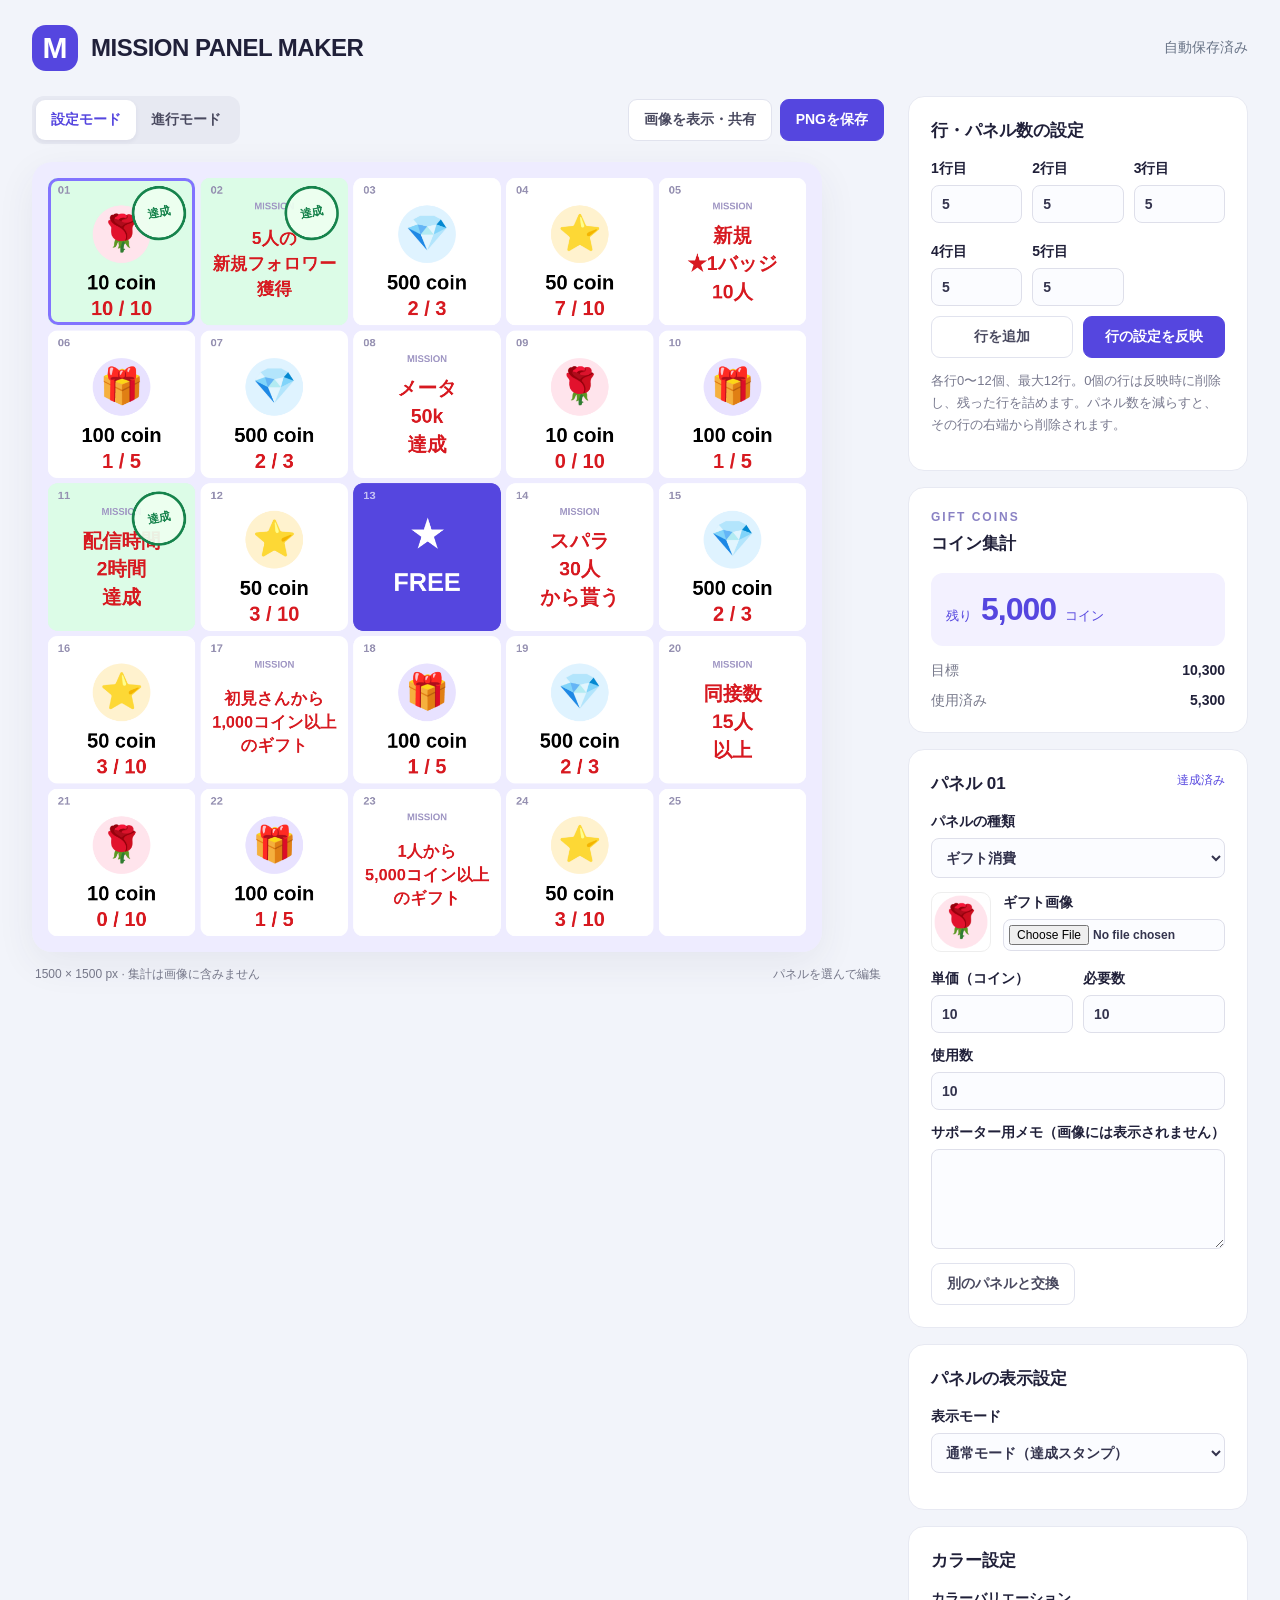
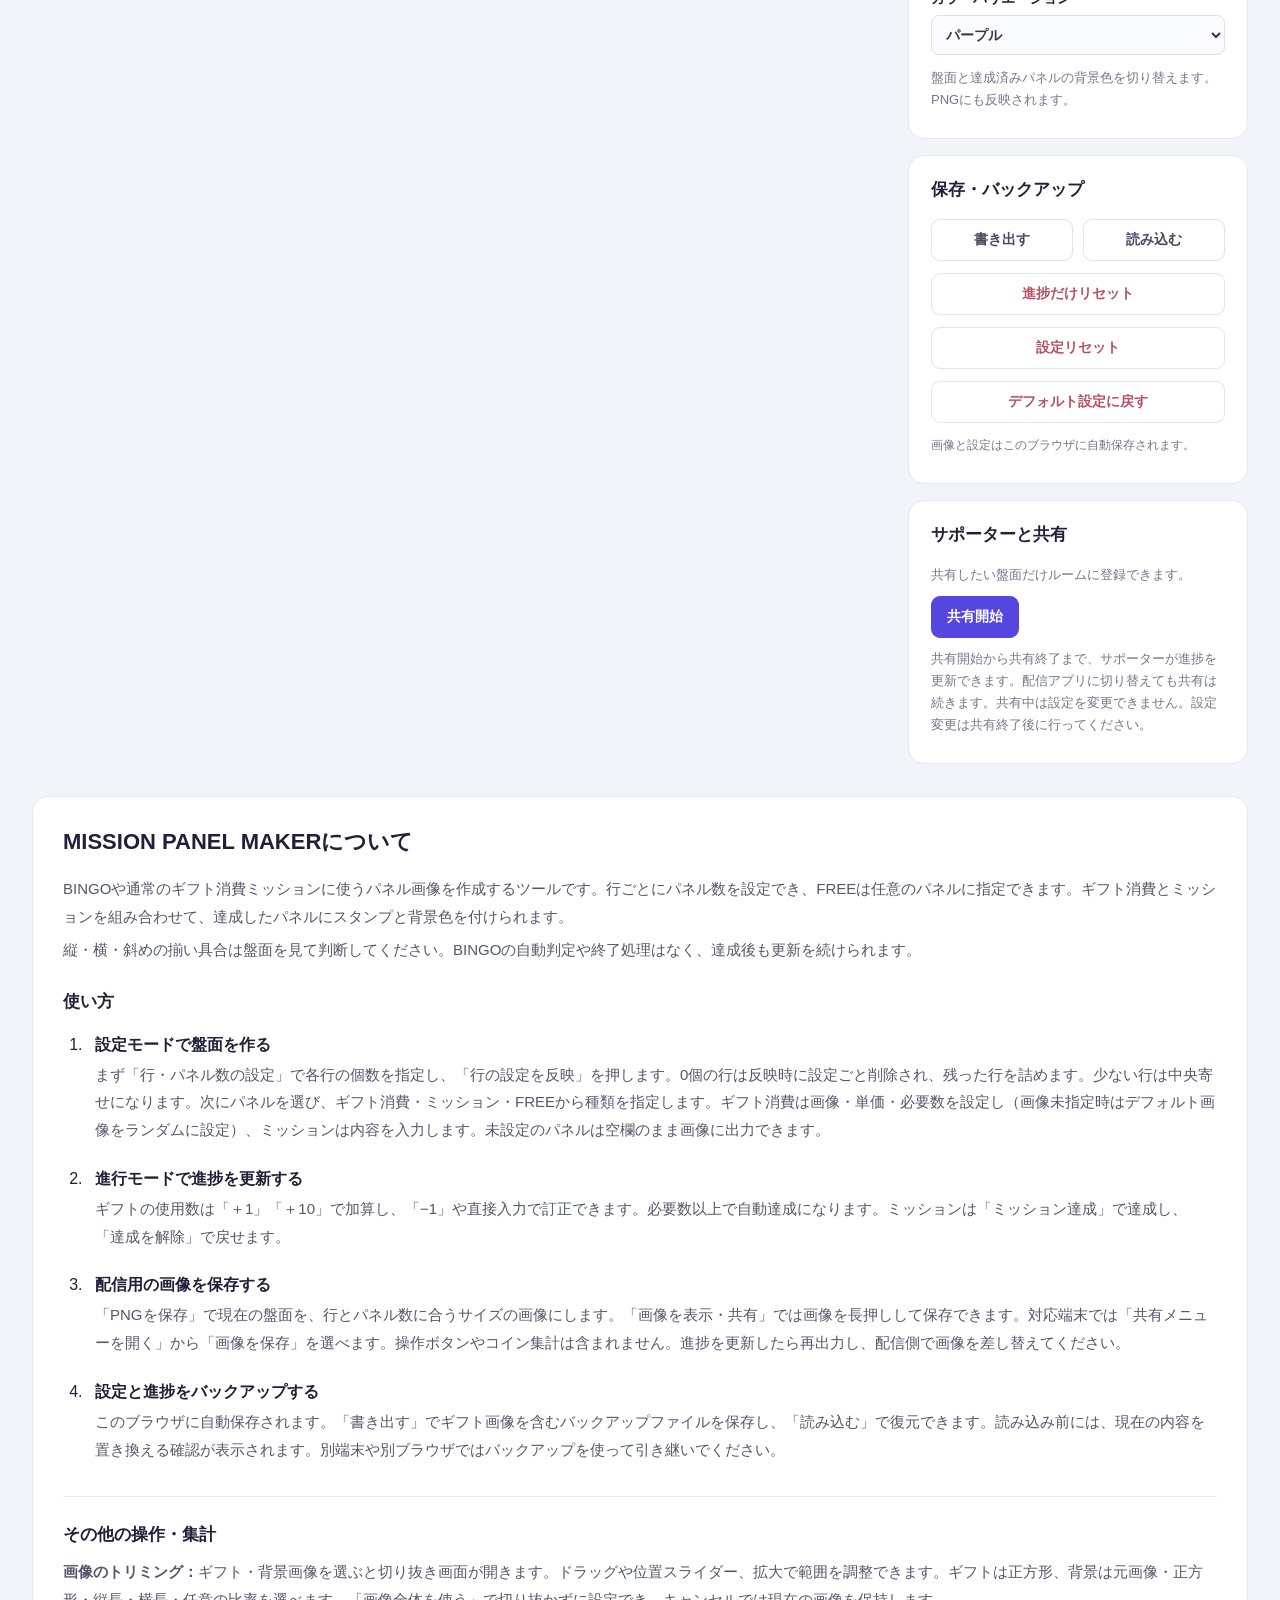
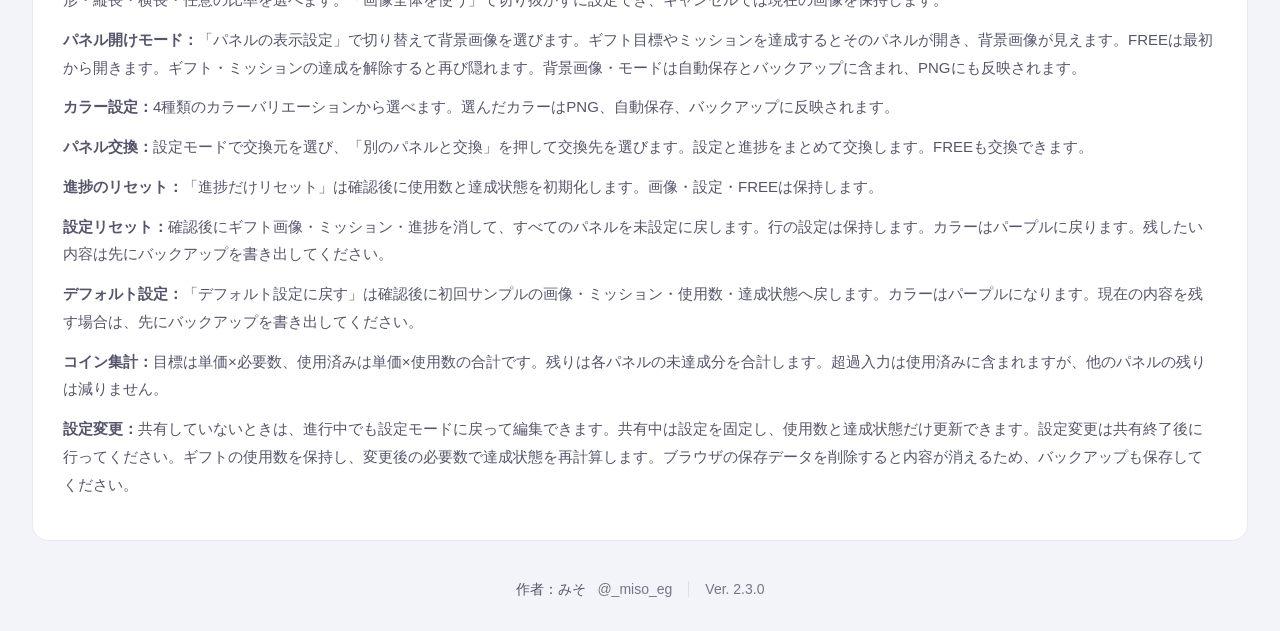
==== shared/index.html @ c7712c83 "Release MISSION PANEL MAKER 2.3.0 sharing edition without changing the existing app" ====
<!doctype html>
<html lang="ja"><head><meta charset="UTF-8"><meta name="viewport" content="width=device-width,initial-scale=1"><title>MISSION PANEL MAKER</title><meta name="description" content="配信用のギフト消費・ミッションのパネル画像を作成するツール"><link rel="icon" href="data:image/svg+xml,%3Csvg xmlns='http://www.w3.org/2000/svg' viewBox='0 0 32 32'%3E%3Crect width='32' height='32' rx='8' fill='%235546df'/%3E%3Ctext x='16' y='24' text-anchor='middle' font-size='24' fill='white'%3EM%3C/text%3E%3C/svg%3E"><link rel="stylesheet" href="style.css?v=2.3.0"></head>
<body><header><div class="brand"><span class="logo">M</span><div><h1>MISSION PANEL MAKER</h1><p id="supporterBanner" hidden><strong>サポーター用画面</strong><span>ギフト使用数・ミッションの達成を更新できます</span></p></div></div><span id="saveStatus" role="status">読み込み中</span></header>
<div id="ownerSharingBanner" hidden role="status"><strong><span aria-hidden="true">●</span> サポーターと共有中</strong><span>使用数・達成状態は自動で共有されます。設定変更は共有終了後に行えます。</span></div><main><section class="workspace"><div class="toolbar"><div class="tabs" aria-label="操作モード"><button id="settings" class="active">設定モード</button><button id="progress">進行モード</button></div><div class="export-actions"><button id="showImage">画像を表示・共有</button><button id="export" class="primary">PNGを保存</button></div></div><div class="board-shell"><canvas id="board" width="1500" height="1500" aria-label="5×5のBINGO盤面"></canvas><div id="cells" class="cell-buttons"></div></div><div class="board-footer"><span id="imageSize">集計は画像に含みません</span><span id="selectionLabel">パネルを選んで編集</span></div></section>
<aside><section id="sharingCard" class="card sharing"><h2>サポーターと共有</h2><p id="sharingStatus" role="status">共有したい盤面だけルームに登録できます。</p><button id="sharingCreate" class="primary">共有開始</button><button id="sharingResume" hidden>前回の共有ルームを開く</button><div id="sharingActive" hidden><p id="sharingRoom"></p><p id="sharingImagesNotice" class="hint" hidden></p><button id="sharingEnd" class="danger" hidden>共有終了</button><section id="sharingAdmin" hidden><h3>共有の管理</h3><label>招待するサポーターの表示名<input id="sharingName" maxlength="30"></label><button id="sharingInvite">招待リンクを発行</button><div id="sharingPeople"></div><details id="sharingRecoveryDetails"><summary>困ったとき：管理用リンク</summary><p class="hint">同じ共有ルームへ管理者として戻るためのリンクです。本人だけで保管してください。画像は復元されません。</p><button id="sharingRecovery">管理用リンクを表示・コピー</button></details></section><details><summary>操作履歴（直近100件）</summary><ol id="sharingHistory"></ol></details></div><p>共有開始から共有終了まで、サポーターが進捗を更新できます。配信アプリに切り替えても共有は続きます。共有中は設定を変更できません。設定変更は共有終了後に行ってください。</p></section><section id="layoutSettings" class="card"><h2>行・パネル数の設定</h2><div id="rowCounts" class="row-counts"></div><div class="two"><button id="addRow">行を追加</button><button id="applyRows" class="primary">行の設定を反映</button></div><p class="hint">各行0〜12個、最大12行。0個の行は反映時に削除し、残った行を詰めます。パネル数を減らすと、その行の右端から削除されます。</p></section><section class="card stats"><div class="eyebrow">GIFT COINS</div><h2>コイン集計</h2><div class="total"><span>残り</span><strong id="remaining">0</strong><span>コイン</span></div><div class="stat-row"><span>目標</span><b id="target">0</b></div><div class="stat-row"><span>使用済み</span><b id="used">0</b></div></section><section class="card editor"><div class="editor-top"><h2 id="editorTitle">パネル 01</h2><span id="achievement" class="badge"></span></div><div id="editor"></div></section><section id="displaySettings" class="card reveal-settings"><h2>パネルの表示設定</h2><label>表示モード<select id="displayMode"><option value="normal">通常モード（達成スタンプ）</option><option value="reveal">パネル開けモード</option></select></label><div id="backgroundSettings" hidden><label>背景画像<input id="backgroundImage" type="file" accept="image/png,image/jpeg,image/webp,image/gif"></label><img id="backgroundPreview" alt="背景画像のプレビュー" hidden><button id="removeBackground">背景画像を削除</button><p class="hint">達成したパネルとFREEの部分から背景画像が見えます。背景画像のサイズをそのまま使い、各行を横幅いっぱいに等分します。トリミング・引き伸ばしはしません。パネル間の隙間はなく、未達成パネルには縁取りを表示します。未設定パネル・余白は背景を隠します。</p></div></section><section class="card appearance"><h2>カラー設定</h2><label>カラーバリエーション<select id="theme"><option value="purple">パープル</option><option value="blue">ブルー</option><option value="pink">ピンク</option><option value="orange">オレンジ</option></select></label><p>盤面と達成済みパネルの背景色を切り替えます。PNGにも反映されます。</p></section><section class="card storage"><h2>保存・バックアップ</h2><div class="two"><button id="backup">書き出す</button><button id="restore">読み込む</button></div><input id="backupFile" type="file" accept="application/json,.json" hidden><button id="reset" class="danger">進捗だけリセット</button><button id="resetSettings" class="danger">設定リセット</button><button id="restoreDefaults" class="danger">デフォルト設定に戻す</button><p>画像と設定はこのブラウザに自動保存されます。</p></section></aside></main>
<section class="guide" aria-labelledby="guideTitle"><div class="card"><h2 id="guideTitle">MISSION PANEL MAKERについて</h2><p>BINGOや通常のギフト消費ミッションに使うパネル画像を作成するツールです。行ごとにパネル数を設定でき、FREEは任意のパネルに指定できます。ギフト消費とミッションを組み合わせて、達成したパネルにスタンプと背景色を付けられます。</p><p>縦・横・斜めの揃い具合は盤面を見て判断してください。BINGOの自動判定や終了処理はなく、達成後も更新を続けられます。</p><h3>使い方</h3><ol><li><strong>設定モードで盤面を作る</strong><p>まず「行・パネル数の設定」で各行の個数を指定し、「行の設定を反映」を押します。0個の行は反映時に設定ごと削除され、残った行を詰めます。少ない行は中央寄せになります。次にパネルを選び、ギフト消費・ミッション・FREEから種類を指定します。ギフト消費は画像・単価・必要数を設定し（画像未指定時はデフォルト画像をランダムに設定）、ミッションは内容を入力します。未設定のパネルは空欄のまま画像に出力できます。</p></li><li><strong>進行モードで進捗を更新する</strong><p>ギフトの使用数は「＋1」「＋10」で加算し、「−1」や直接入力で訂正できます。必要数以上で自動達成になります。ミッションは「ミッション達成」で達成し、「達成を解除」で戻せます。</p></li><li><strong>配信用の画像を保存する</strong><p>「PNGを保存」で現在の盤面を、行とパネル数に合うサイズの画像にします。「画像を表示・共有」では画像を長押しして保存できます。対応端末では「共有メニューを開く」から「画像を保存」を選べます。操作ボタンやコイン集計は含まれません。進捗を更新したら再出力し、配信側で画像を差し替えてください。</p></li><li><strong>設定と進捗をバックアップする</strong><p>このブラウザに自動保存されます。「書き出す」でギフト画像を含むバックアップファイルを保存し、「読み込む」で復元できます。読み込み前には、現在の内容を置き換える確認が表示されます。別端末や別ブラウザではバックアップを使って引き継いでください。</p></li></ol><div class="guide-notes"><h3>その他の操作・集計</h3><p><strong>画像のトリミング：</strong>ギフト・背景画像を選ぶと切り抜き画面が開きます。ドラッグや位置スライダー、拡大で範囲を調整できます。ギフトは正方形、背景は元画像・正方形・縦長・横長・任意の比率を選べます。「画像全体を使う」で切り抜かずに設定でき、キャンセルでは現在の画像を保持します。</p><p><strong>パネル開けモード：</strong>「パネルの表示設定」で切り替えて背景画像を選びます。ギフト目標やミッションを達成するとそのパネルが開き、背景画像が見えます。FREEは最初から開きます。ギフト・ミッションの達成を解除すると再び隠れます。背景画像・モードは自動保存とバックアップに含まれ、PNGにも反映されます。</p><p><strong>カラー設定：</strong>4種類のカラーバリエーションから選べます。選んだカラーはPNG、自動保存、バックアップに反映されます。</p><p><strong>パネル交換：</strong>設定モードで交換元を選び、「別のパネルと交換」を押して交換先を選びます。設定と進捗をまとめて交換します。FREEも交換できます。</p><p><strong>進捗のリセット：</strong>「進捗だけリセット」は確認後に使用数と達成状態を初期化します。画像・設定・FREEは保持します。</p><p><strong>設定リセット：</strong>確認後にギフト画像・ミッション・進捗を消して、すべてのパネルを未設定に戻します。行の設定は保持します。カラーはパープルに戻ります。残したい内容は先にバックアップを書き出してください。</p><p><strong>デフォルト設定：</strong>「デフォルト設定に戻す」は確認後に初回サンプルの画像・ミッション・使用数・達成状態へ戻します。カラーはパープルになります。現在の内容を残す場合は、先にバックアップを書き出してください。</p><p><strong>コイン集計：</strong>目標は単価×必要数、使用済みは単価×使用数の合計です。残りは各パネルの未達成分を合計します。超過入力は使用済みに含まれますが、他のパネルの残りは減りません。</p><p><strong>設定変更：</strong>共有していないときは、進行中でも設定モードに戻って編集できます。共有中は設定を固定し、使用数と達成状態だけ更新できます。設定変更は共有終了後に行ってください。ギフトの使用数を保持し、変更後の必要数で達成状態を再計算します。ブラウザの保存データを削除すると内容が消えるため、バックアップも保存してください。</p></div></div></section><footer class="author">作者：みそ <span>@_miso_eg</span><span class="version">Ver. 2.3.0</span></footer><dialog id="imageDialog" aria-labelledby="imageDialogTitle"><h2 id="imageDialogTitle">画像を保存・共有</h2><p id="imageHelp">画像を長押しして保存できます。iPhoneでは共有メニューの「画像を保存」も利用できます。</p><img id="exportPreview" alt="保存用のBINGO盤面"><div class="dialog-actions"><button id="closeImage">閉じる</button><button id="shareImage" class="primary">共有メニューを開く</button></div></dialog><dialog id="sharingSettingsDialog" aria-labelledby="sharingSettingsTitle"><h2 id="sharingSettingsTitle">共有中は設定を変更できません</h2><p>設定を変更するには、先に「共有終了」を押してください。</p><p>使用数・達成状態は、このまま進行モードで更新できます。</p><div class="dialog-actions"><button id="sharingSettingsClose" class="primary">閉じる</button></div></dialog><dialog id="sharedConfirm"><h2 id="sharedConfirmTitle">共有ルームを作成</h2><p id="sharedCapacity"></p><p>ギフト画像は縮小して共有します。背景画像と元の画像は端末内に保持します。</p><img id="sharedPreview" alt="軽量化した共有用画像"><div class="dialog-actions"><button id="sharedCancel">キャンセル</button><button id="sharedStart" class="primary">確認して共有</button></div></dialog><dialog id="sharedLinkDialog"><h2 id="sharedLinkTitle"></h2><p>管理・復旧用リンクは本人だけが保管してください。リンクを知る人はその権限で操作できます。</p><textarea id="sharedLink" readonly aria-label="共有リンク"></textarea><div class="dialog-actions"><button id="sharedLinkClose">閉じる</button><button id="sharedLinkCopy">コピー</button></div></dialog><dialog id="cropDialog" aria-labelledby="cropTitle"><h2 id="cropTitle">画像をトリミング</h2><p>画像をドラッグして位置を調整できます。拡大すると切り抜く範囲が小さくなります。</p><div id="cropRatioSettings"><label>切り抜きの縦横比<select id="cropRatio"><option value="original">元画像の比率</option><option value="1">正方形（1:1）</option><option value="0.5625">縦長（9:16）</option><option value="1.7777777777777777">横長（16:9）</option><option value="custom">任意の比率</option></select></label><div id="cropCustom" class="two" hidden><label>横の比率<input id="cropRatioWidth" type="number" min="1" max="8192"></label><label>縦の比率<input id="cropRatioHeight" type="number" min="1" max="8192"></label></div></div><div class="crop-stage"><canvas id="cropCanvas" aria-label="トリミング後のプレビュー"></canvas></div><div id="cropSize" class="hint"></div><label>拡大<input id="cropZoom" type="range" min="1" max="5" step="0.01"></label><div class="two"><label>横位置<input id="cropX" type="range" min="0" max="100"></label><label>縦位置<input id="cropY" type="range" min="0" max="100"></label></div><div class="dialog-actions"><button id="cropCancel">キャンセル</button><button id="cropWhole">画像全体を使う</button><button id="cropApply" class="primary">トリミングして決定</button></div></dialog><dialog id="confirm"><h2 id="confirmTitle"></h2><p id="confirmText"></p><div class="dialog-actions"><button id="cancel">キャンセル</button><button id="accept" class="primary">実行する</button></div></dialog><div id="toast" role="status"></div><script src="app.js?v=2.3.0"></script><script src="sharing.js?v=2.3.0"></script></body></html>
---- shared/style.css ----
:root{font-family:"Yu Gothic UI","Meiryo",sans-serif;color:#202039;background:#f2f4fa;font-size:16px}*{box-sizing:border-box}body{margin:0}header{max-width:1320px;margin:auto;padding:25px 32px;display:flex;justify-content:space-between;align-items:center}.brand{display:flex;gap:13px;align-items:center}.logo{width:46px;height:46px;border-radius:14px;background:#5546df;color:white;display:grid;place-items:center;font-size:30px;font-weight:900}h1{font-size:24px;margin:0;letter-spacing:-.5px}h2{font-size:17px;margin:0 0 18px}p{margin:5px 0;color:#74758b;font-size:14px;line-height:1.7}#saveStatus{font-size:14px;color:#687386}main{max-width:1320px;margin:0 auto;padding:0 32px 32px;display:grid;grid-template-columns:minmax(0,1fr) 340px;gap:24px}.workspace{min-width:0}.toolbar{display:flex;align-items:center;justify-content:space-between;margin-bottom:18px;gap:10px}.tabs{background:#e7e9f2;border-radius:12px;padding:4px;display:flex}.tabs button{background:transparent;border:0}.tabs .active{background:white;color:#5546df;box-shadow:0 2px 5px #25254b10}button{font:inherit;font-size:14px;font-weight:700;border:1px solid #e1e3ee;background:white;color:#49495f;border-radius:9px;padding:11px 15px;cursor:pointer}button:hover{background:#f0efff}button:focus-visible,input:focus-visible,textarea:focus-visible,select:focus-visible{outline:3px solid #9489ff;outline-offset:2px}.primary{background:#5546df;color:white;border-color:#5546df}.primary:hover{background:#4336c1}.board-shell{position:relative;border-radius:20px;overflow:hidden;box-shadow:0 12px 38px #33385812}canvas{display:block;width:100%;height:auto}.cell-buttons{position:absolute;inset:0;display:grid;grid-template-columns:repeat(5,1fr);grid-template-rows:repeat(5,1fr);padding:2%;gap:.65%}.cell-buttons button{padding:0;background:transparent;border:3px solid transparent;border-radius:10px}.cell-buttons button.selected{border-color:#8273ff}.cell-buttons button.exchange{border-color:#f49d45}.cell-buttons button:hover{background:#5546df0c}.board-footer{display:flex;justify-content:space-between;gap:10px;font-size:12px;color:#77798b;padding:14px 3px}aside{display:flex;flex-direction:column;gap:16px}.card{background:white;border:1px solid #e7e9f2;border-radius:16px;padding:22px}.eyebrow{font-size:12px;font-weight:800;letter-spacing:2px;color:#8a82c4;margin-bottom:8px}.total{background:#f3f1ff;border-radius:12px;padding:18px 15px;display:flex;align-items:baseline;gap:9px;color:#5546df;margin-bottom:16px}.total strong{font-size:32px;letter-spacing:-1px;overflow-wrap:anywhere}.total span{font-size:13px}.stat-row{display:flex;justify-content:space-between;margin-top:12px;font-size:14px}.stat-row span{color:#77798b}.editor-top{display:flex;justify-content:space-between;align-items:start}.badge{font-size:12px;color:#5546df}label{display:block;font-size:14px;font-weight:600;margin-bottom:14px}input,textarea,select{display:block;width:100%;font:inherit;font-size:14px;border:1px solid #dedfea;border-radius:8px;padding:10px;margin-top:7px;color:#34344e;background:#fbfcff}textarea{resize:vertical;min-height:100px}.two{display:grid;grid-template-columns:1fr 1fr;gap:10px}.image-picker{display:flex;gap:12px;align-items:center;margin:12px 0 18px}.image-picker img{width:60px;height:60px;object-fit:contain;border:1px solid #eee;border-radius:10px}.image-picker label{margin:0;flex:1}.image-picker input{font-size:12px;padding:5px}.actions{display:flex;gap:8px;margin:10px 0 18px}.actions button{flex:1}.hint{font-size:13px;color:#78798e;line-height:1.7;margin:12px 0}.danger{color:#b75062;width:100%;margin-top:12px}.storage p{font-size:12px;margin-top:12px}dialog{border:0;border-radius:18px;padding:28px;width:min(420px,90vw);box-shadow:0 20px 70px #2225}dialog::backdrop{background:#17152e66}.dialog-actions{display:flex;justify-content:flex-end;gap:10px;margin-top:25px}#toast{position:fixed;bottom:25px;left:50%;transform:translateX(-50%);padding:13px 22px;border-radius:10px;background:#29263d;color:white;font-size:14px;opacity:0;pointer-events:none;transition:opacity .2s;z-index:10}#toast.show{opacity:1}@media(min-width:1100px){.board-shell{max-width:790px}}@media(max-width:900px){main{grid-template-columns:1fr;padding:0 16px 24px}header{padding:20px 16px}aside{display:grid;grid-template-columns:1fr 1fr}.storage{grid-column:1/-1}.board-footer{flex-wrap:wrap}}@media(max-width:560px){aside{display:flex}h1{font-size:20px}.brand p{font-size:12px}#saveStatus{font-size:12px}.toolbar button{padding:10px;font-size:13px}.card{padding:18px}}
[hidden]{display:none!important}
.guide{max-width:1320px;margin:0 auto;padding:0 32px 40px}.guide .card{padding:30px}.guide h2{font-size:22px}.guide h3{font-size:17px;margin:26px 0 12px}.guide p{font-size:15px;color:#55566c;line-height:1.85}.guide ol{padding-left:24px;margin:0}.guide li{padding:10px 0 10px 8px}.guide li strong{font-size:16px}.guide-notes{border-top:1px solid #e7e9f2;margin-top:18px}.guide-notes p{margin:12px 0}@media(max-width:900px){.guide{padding:0 16px 24px}.guide .card{padding:22px}}@media(max-width:560px){h1{font-size:18px}}
.author{max-width:1320px;margin:0 auto;padding:0 32px 32px;text-align:center;font-size:14px;color:#55566c}.author span{margin-left:8px;color:#74758b}
.author .version{display:inline-block;margin-left:16px;padding-left:16px;border-left:1px solid #dedfea;white-space:nowrap}

:root{--accent:#5546df}.logo,.primary{background:var(--accent)}.primary{border-color:var(--accent)}.tabs .active,.badge{color:var(--accent)}.appearance label{margin-bottom:0}.appearance p{font-size:13px;margin-top:12px}

.export-actions{display:flex;gap:8px}#imageDialog{width:min(680px,94vw);max-height:92vh;overflow:auto}#exportPreview{display:block;width:100%;height:auto;margin-top:16px;-webkit-touch-callout:default}.export-actions button:disabled{opacity:.6;cursor:wait}@media(max-width:650px){.toolbar{flex-wrap:wrap}.export-actions{width:100%;justify-content:flex-end}#imageDialog{padding:18px}}

.cell-buttons{display:block;padding:0;gap:0}.row-counts{display:grid;grid-template-columns:repeat(3,minmax(0,1fr));gap:10px}.row-counts label{margin:0 0 10px}.row-counts input{width:100%}@media(max-width:900px){#layoutSettings{grid-column:1/-1}}

#backgroundPreview{display:block;width:100%;max-height:180px;object-fit:contain;border-radius:8px;margin:12px 0}.reveal-settings p{font-size:13px}.reveal-settings label{margin-top:12px}

.board-shell.reveal-board{border-radius:0}.reveal-board .cell-buttons button{border-radius:0}

#cropDialog{width:min(720px,95vw);max-height:94vh;overflow:auto}.crop-stage{background:#e7e9f2;display:flex;justify-content:center;align-items:center;padding:12px;margin:14px 0}#cropCanvas{width:auto;max-width:100%;height:auto;max-height:42vh;touch-action:none;cursor:grab}#cropCanvas:active{cursor:grabbing}#cropDialog input[type=range]{padding:0}#cropDialog .dialog-actions{flex-wrap:wrap}

.sharing button{margin:5px 0}.sharing p{font-size:13px}.sharing details{margin-top:15px}.sharing li{font-size:12px;margin-bottom:12px}.sharing li button{padding:5px;margin-left:5px}.sharing #sharingPeople div{display:flex;align-items:center;justify-content:space-between;gap:8px}#sharedPreview{max-height:250px;max-width:100%;object-fit:contain;display:block;margin:15px auto}#sharedConfirm,#sharedLinkDialog{max-height:90vh;overflow:auto;width:min(600px,94vw)}

.shared-intro{max-width:1320px;margin:0 auto;padding:0 32px 20px}.shared-intro a{font-size:14px}

#sharingCard.sharing-owner{grid-column:1/-1}

body.sharing-ended > :not(#sharingEnded){display:none!important}body.sharing-ended{display:grid;min-height:100dvh;margin:0;place-items:center}#sharingEnded{margin:0;padding:24px;font-size:clamp(20px,4vw,28px);font-weight:700;text-align:center}

body.supporter-view{background:#eef8f6}
.supporter-view header{border-bottom:3px solid #168575;margin-bottom:22px}
.supporter-view .logo{background:#13796b}
#supporterBanner{color:#17695e;margin-top:8px;line-height:1.6}
#supporterBanner strong{display:inline-block;background:#d0eee6;color:#115e52;border-radius:6px;padding:3px 10px;margin-right:8px;font-size:14px}
#supporterBanner span{display:block;margin-top:6px;font-size:13px}
.supporter-view #saveStatus,.supporter-view .toolbar,.supporter-view .guide,.supporter-view #imageSize{display:none}
.supporter-view .card{border-color:#cce5df}
.supporter-view .editor{border-top:4px solid #168575}
.supporter-view .primary{background:#13796b;border-color:#13796b}
.supporter-view .primary:hover{background:#0c6054}
.supporter-view .total{color:#115e52;background:#e0f3ec}
.supporter-view .eyebrow,.supporter-view .badge{color:#17695e}
.supporter-view .cell-buttons button.selected{border-color:#168575}
.supporter-view button:focus-visible,.supporter-view input:focus-visible{outline-color:#168575}

#ownerSharingBanner{max-width:1256px;margin:0 auto 20px;padding:16px 20px;border:1px solid #c7bdf4;border-left:5px solid #5546df;border-radius:12px;background:#eeeaff;color:#3b2b87}#ownerSharingBanner strong{display:block;font-size:16px}#ownerSharingBanner strong span{color:#16834c;margin-right:5px}#ownerSharingBanner>span{display:block;font-size:13px;line-height:1.7;margin-top:5px}.settings-locked{color:#747087;background:#edeaf3!important}.settings-locked::after{content:" 🔒"}@media(max-width:1320px){#ownerSharingBanner{margin-left:32px;margin-right:32px}}@media(max-width:900px){#ownerSharingBanner{margin-left:16px;margin-right:16px}}
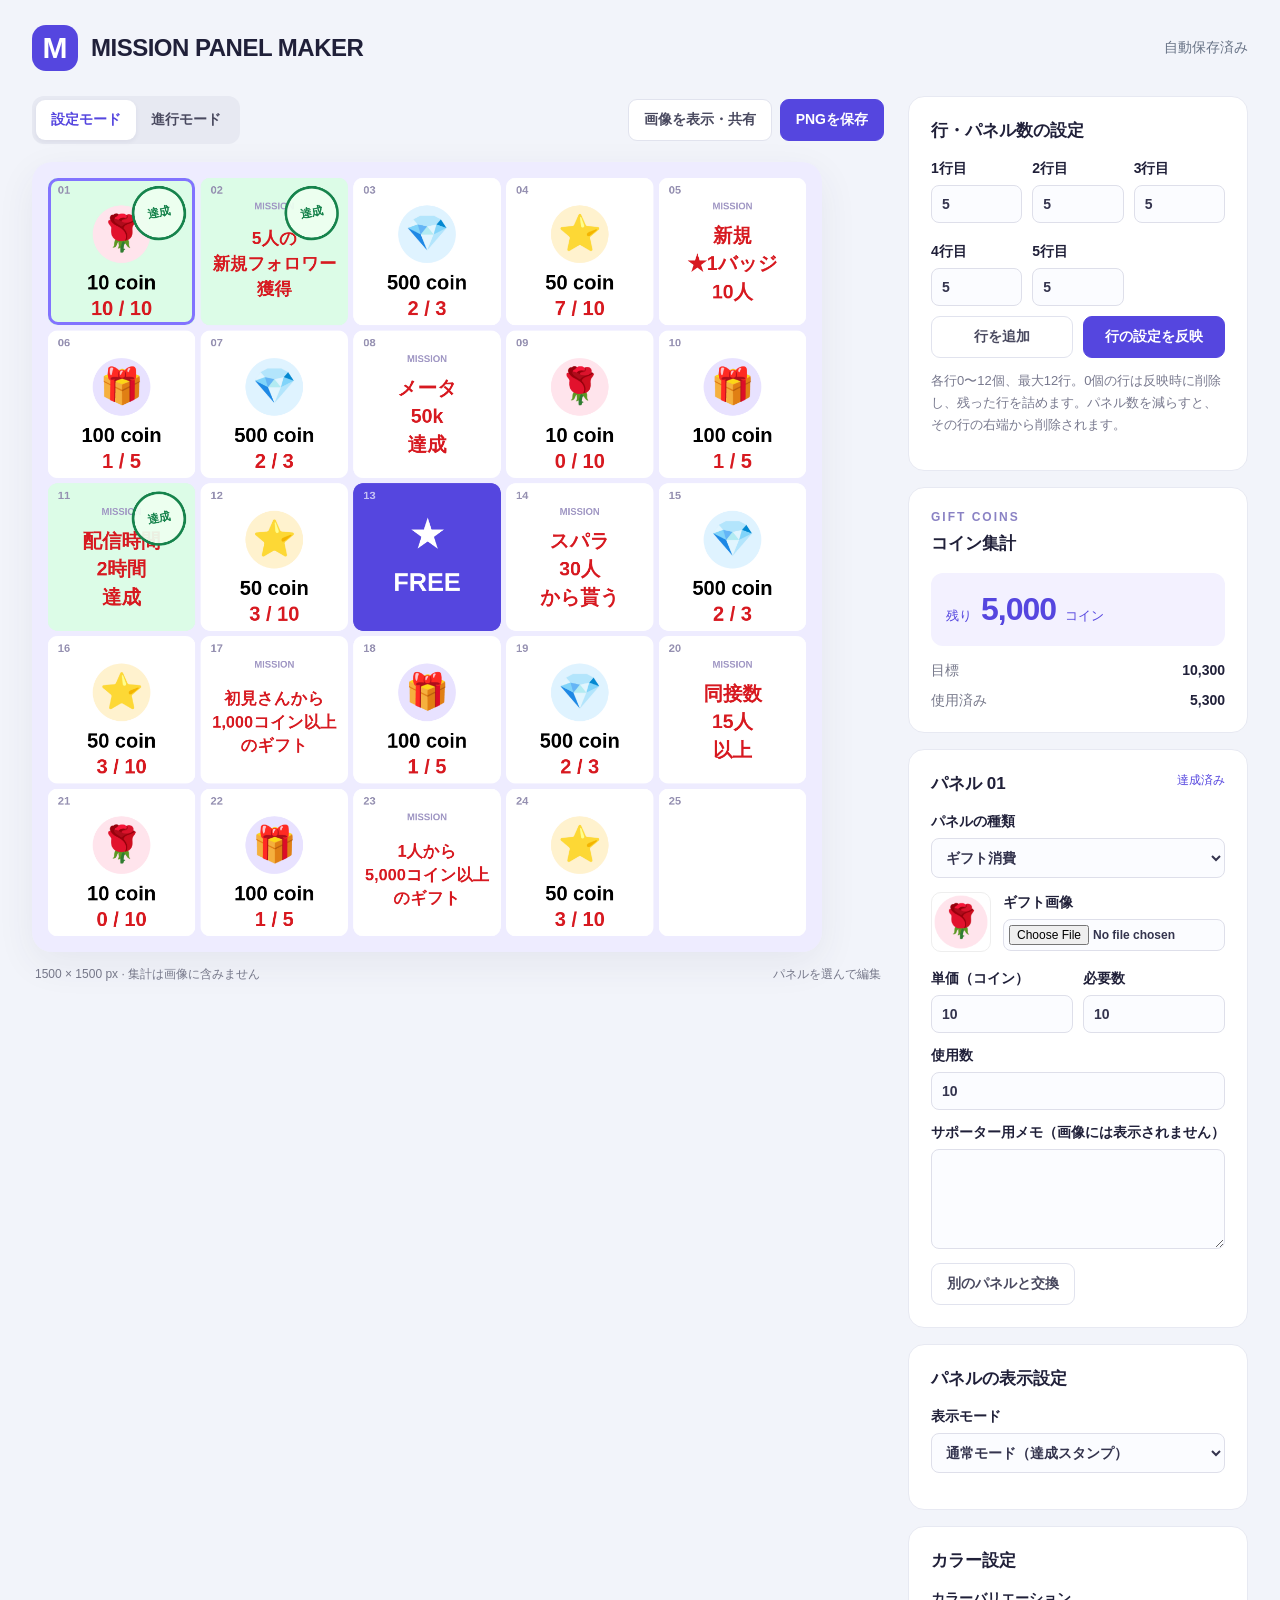
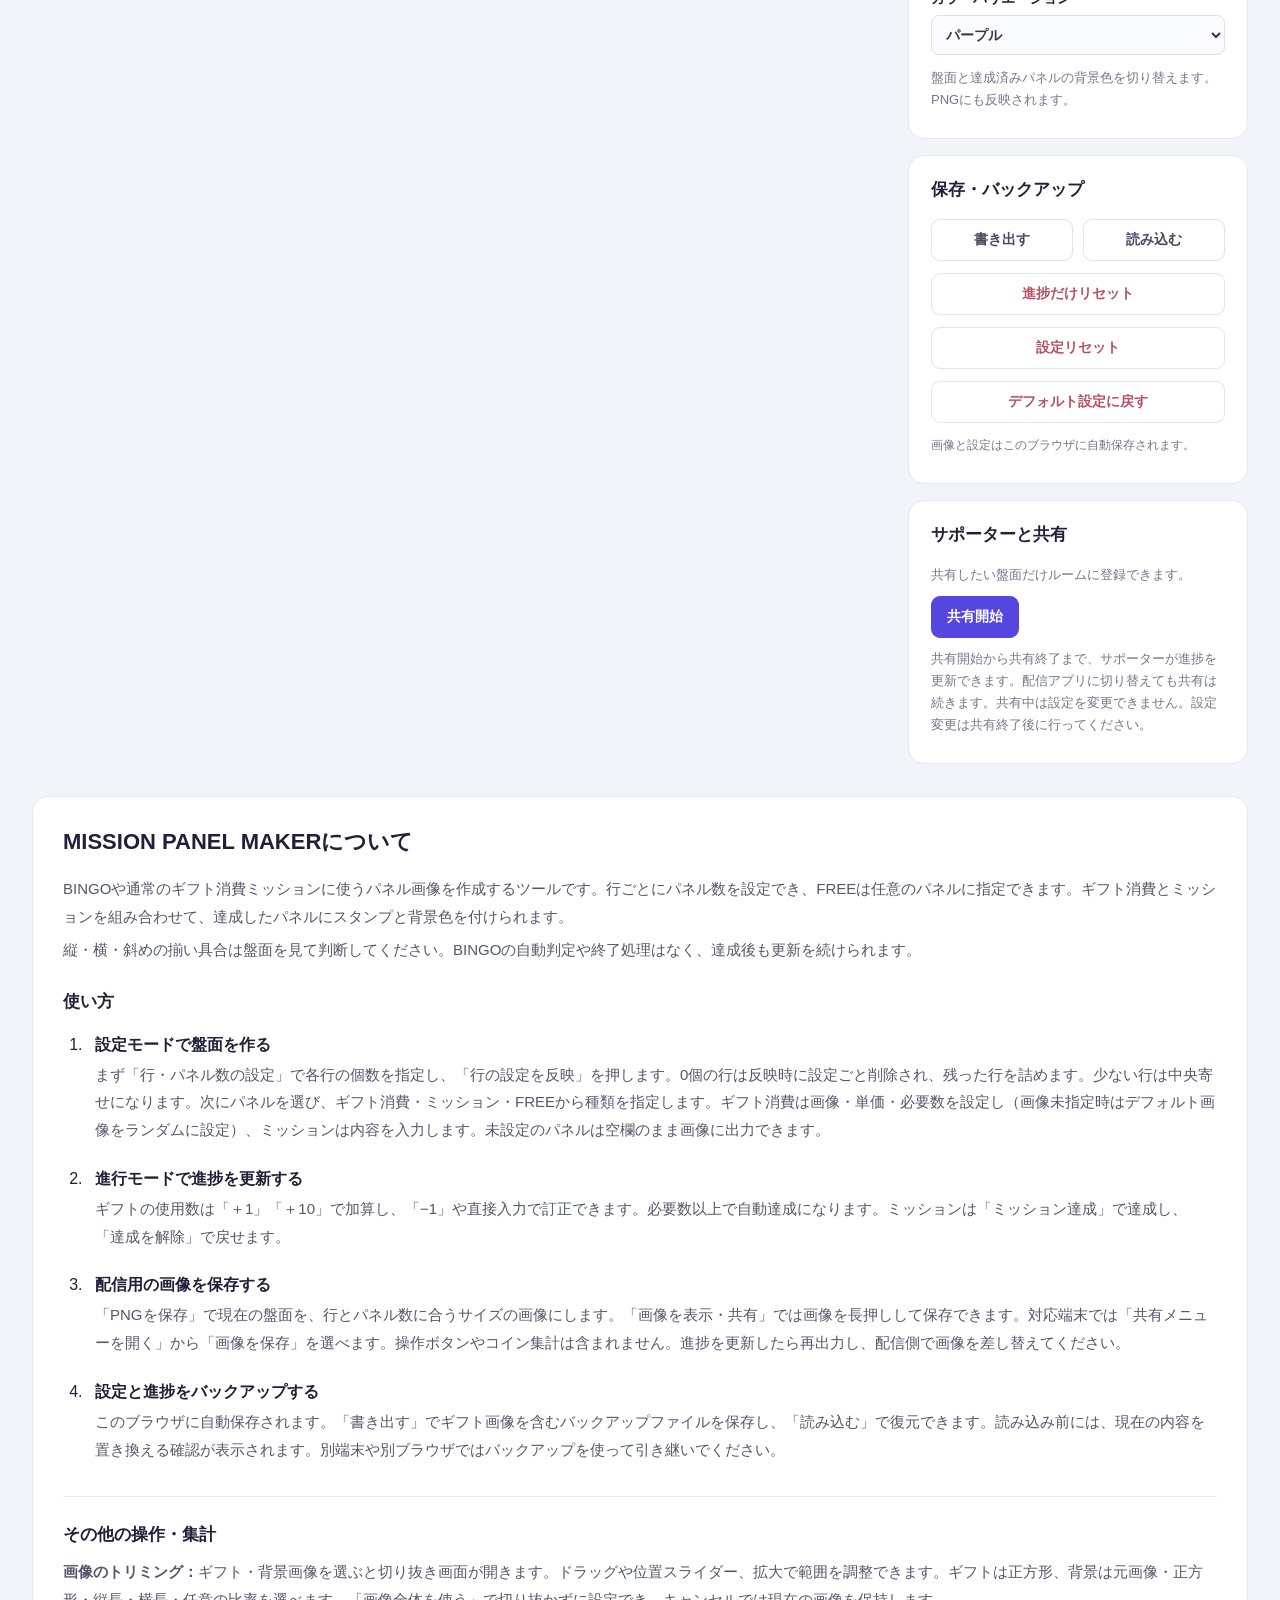
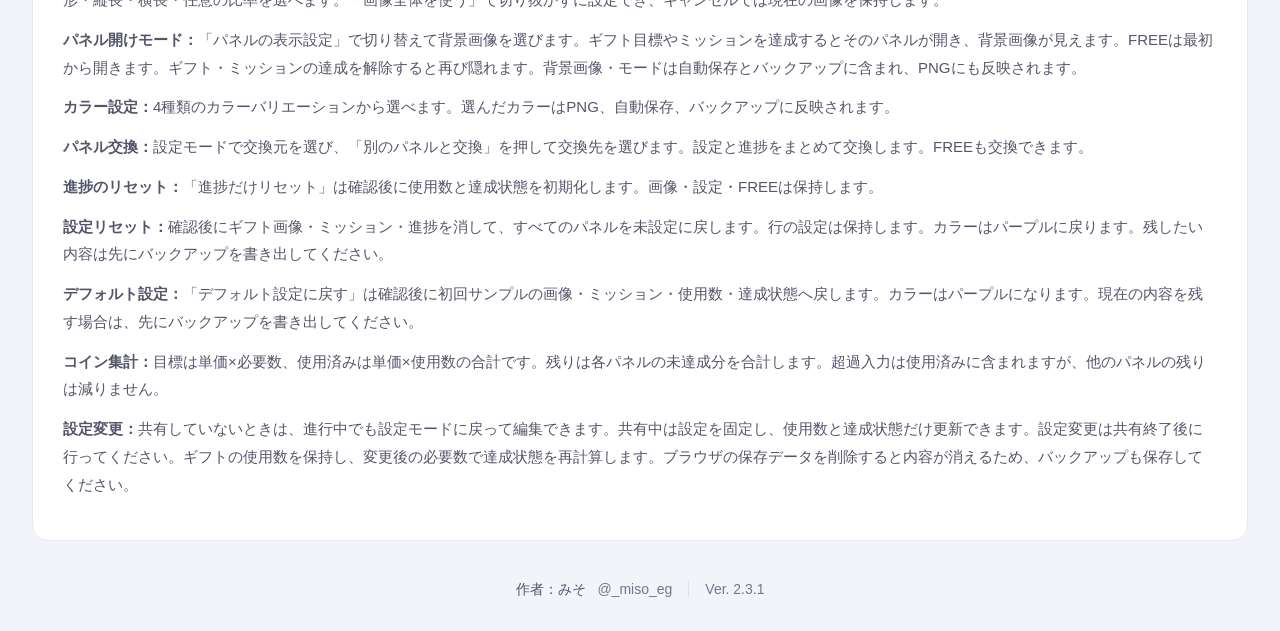
==== commit fcbfeead: "Unify sharing features at the original URL while preserving saved boards and invitation links" ====
--- a/shared/index.html
+++ b/shared/index.html
@@ -1,9 +1 @@
-<!doctype html>
-<html lang="ja"><head><meta charset="UTF-8"><meta name="viewport" content="width=device-width,initial-scale=1"><title>MISSION PANEL MAKER</title><meta name="description" content="配信用のギフト消費・ミッションのパネル画像を作成するツール"><link rel="icon" href="data:image/svg+xml,%3Csvg xmlns='http://www.w3.org/2000/svg' viewBox='0 0 32 32'%3E%3Crect width='32' height='32' rx='8' fill='%235546df'/%3E%3Ctext x='16' y='24' text-anchor='middle' font-size='24' fill='white'%3EM%3C/text%3E%3C/svg%3E"><link rel="stylesheet" href="style.css?v=2.3.0"></head>
-<body><header><div class="brand"><span class="logo">M</span><div><h1>MISSION PANEL MAKER</h1><p id="supporterBanner" hidden><strong>サポーター用画面</strong><span>ギフト使用数・ミッションの達成を更新できます</span></p></div></div><span id="saveStatus" role="status">読み込み中</span></header>
-<div id="ownerSharingBanner" hidden role="status"><strong><span aria-hidden="true">●</span> サポーターと共有中</strong><span>使用数・達成状態は自動で共有されます。設定変更は共有終了後に行えます。</span></div><main><section class="workspace"><div class="toolbar"><div class="tabs" aria-label="操作モード"><button id="settings" class="active">設定モード</button><button id="progress">進行モード</button></div><div class="export-actions"><button id="showImage">画像を表示・共有</button><button id="export" class="primary">PNGを保存</button></div></div><div class="board-shell"><canvas id="board" width="1500" height="1500" aria-label="5×5のBINGO盤面"></canvas><div id="cells" class="cell-buttons"></div></div><div class="board-footer"><span id="imageSize">集計は画像に含みません</span><span id="selectionLabel">パネルを選んで編集</span></div></section>
-<aside><section id="sharingCard" class="card sharing"><h2>サポーターと共有</h2><p id="sharingStatus" role="status">共有したい盤面だけルームに登録できます。</p><button id="sharingCreate" class="primary">共有開始</button><button id="sharingResume" hidden>前回の共有ルームを開く</button><div id="sharingActive" hidden><p id="sharingRoom"></p><p id="sharingImagesNotice" class="hint" hidden></p><button id="sharingEnd" class="danger" hidden>共有終了</button><section id="sharingAdmin" hidden><h3>共有の管理</h3><label>招待するサポーターの表示名<input id="sharingName" maxlength="30"></label><button id="sharingInvite">招待リンクを発行</button><div id="sharingPeople"></div><details id="sharingRecoveryDetails"><summary>困ったとき：管理用リンク</summary><p class="hint">同じ共有ルームへ管理者として戻るためのリンクです。本人だけで保管してください。画像は復元されません。</p><button id="sharingRecovery">管理用リンクを表示・コピー</button></details></section><details><summary>操作履歴（直近100件）</summary><ol id="sharingHistory"></ol></details></div><p>共有開始から共有終了まで、サポーターが進捗を更新できます。配信アプリに切り替えても共有は続きます。共有中は設定を変更できません。設定変更は共有終了後に行ってください。</p></section><section id="layoutSettings" class="card"><h2>行・パネル数の設定</h2><div id="rowCounts" class="row-counts"></div><div class="two"><button id="addRow">行を追加</button><button id="applyRows" class="primary">行の設定を反映</button></div><p class="hint">各行0〜12個、最大12行。0個の行は反映時に削除し、残った行を詰めます。パネル数を減らすと、その行の右端から削除されます。</p></section><section class="card stats"><div class="eyebrow">GIFT COINS</div><h2>コイン集計</h2><div class="total"><span>残り</span><strong id="remaining">0</strong><span>コイン</span></div><div class="stat-row"><span>目標</span><b id="target">0</b></div><div class="stat-row"><span>使用済み</span><b id="used">0</b></div></section><section class="card editor"><div class="editor-top"><h2 id="editorTitle">パネル 01</h2><span id="achievement" class="badge"></span></div><div id="editor"></div></section><section id="displaySettings" class="card reveal-settings"><h2>パネルの表示設定</h2><label>表示モード<select id="displayMode"><option value="normal">通常モード（達成スタンプ）</option><option value="reveal">パネル開けモード</option></select></label><div id="backgroundSettings" hidden><label>背景画像<input id="backgroundImage" type="file" accept="image/png,image/jpeg,image/webp,image/gif"></label><img id="backgroundPreview" alt="背景画像のプレビュー" hidden><button id="removeBackground">背景画像を削除</button><p class="hint">達成したパネルとFREEの部分から背景画像が見えます。背景画像のサイズをそのまま使い、各行を横幅いっぱいに等分します。トリミング・引き伸ばしはしません。パネル間の隙間はなく、未達成パネルには縁取りを表示します。未設定パネル・余白は背景を隠します。</p></div></section><section class="card appearance"><h2>カラー設定</h2><label>カラーバリエーション<select id="theme"><option value="purple">パープル</option><option value="blue">ブルー</option><option value="pink">ピンク</option><option value="orange">オレンジ</option></select></label><p>盤面と達成済みパネルの背景色を切り替えます。PNGにも反映されます。</p></section><section class="card storage"><h2>保存・バックアップ</h2><div class="two"><button id="backup">書き出す</button><button id="restore">読み込む</button></div><input id="backupFile" type="file" accept="application/json,.json" hidden><button id="reset" class="danger">進捗だけリセット</button><button id="resetSettings" class="danger">設定リセット</button><button id="restoreDefaults" class="danger">デフォルト設定に戻す</button><p>画像と設定はこのブラウザに自動保存されます。</p></section></aside></main>
-<section class="guide" aria-labelledby="guideTitle"><div class="card"><h2 id="guideTitle">MISSION PANEL MAKERについて</h2><p>BINGOや通常のギフト消費ミッションに使うパネル画像を作成するツールです。行ごとにパネル数を設定でき、FREEは任意のパネルに指定できます。ギフト消費とミッションを組み合わせて、達成したパネルにスタンプと背景色を付けられます。</p><p>縦・横・斜めの揃い具合は盤面を見て判断してください。BINGOの自動判定や終了処理はなく、達成後も更新を続けられます。</p><h3>使い方</h3><ol><li><strong>設定モードで盤面を作る</strong><p>まず「行・パネル数の設定」で各行の個数を指定し、「行の設定を反映」を押します。0個の行は反映時に設定ごと削除され、残った行を詰めます。少ない行は中央寄せになります。次にパネルを選び、ギフト消費・ミッション・FREEから種類を指定します。ギフト消費は画像・単価・必要数を設定し（画像未指定時はデフォルト画像をランダムに設定）、ミッションは内容を入力します。未設定のパネルは空欄のまま画像に出力できます。</p></li><li><strong>進行モードで進捗を更新する</strong><p>ギフトの使用数は「＋1」「＋10」で加算し、「−1」や直接入力で訂正できます。必要数以上で自動達成になります。ミッションは「ミッション達成」で達成し、「達成を解除」で戻せます。</p></li><li><strong>配信用の画像を保存する</strong><p>「PNGを保存」で現在の盤面を、行とパネル数に合うサイズの画像にします。「画像を表示・共有」では画像を長押しして保存できます。対応端末では「共有メニューを開く」から「画像を保存」を選べます。操作ボタンやコイン集計は含まれません。進捗を更新したら再出力し、配信側で画像を差し替えてください。</p></li><li><strong>設定と進捗をバックアップする</strong><p>このブラウザに自動保存されます。「書き出す」でギフト画像を含むバックアップファイルを保存し、「読み込む」で復元できます。読み込み前には、現在の内容を置き換える確認が表示されます。別端末や別ブラウザではバックアップを使って引き継いでください。</p></li></ol><div class="guide-notes"><h3>その他の操作・集計</h3><p><strong>画像のトリミング：</strong>ギフト・背景画像を選ぶと切り抜き画面が開きます。ドラッグや位置スライダー、拡大で範囲を調整できます。ギフトは正方形、背景は元画像・正方形・縦長・横長・任意の比率を選べます。「画像全体を使う」で切り抜かずに設定でき、キャンセルでは現在の画像を保持します。</p><p><strong>パネル開けモード：</strong>「パネルの表示設定」で切り替えて背景画像を選びます。ギフト目標やミッションを達成するとそのパネルが開き、背景画像が見えます。FREEは最初から開きます。ギフト・ミッションの達成を解除すると再び隠れます。背景画像・モードは自動保存とバックアップに含まれ、PNGにも反映されます。</p><p><strong>カラー設定：</strong>4種類のカラーバリエーションから選べます。選んだカラーはPNG、自動保存、バックアップに反映されます。</p><p><strong>パネル交換：</strong>設定モードで交換元を選び、「別のパネルと交換」を押して交換先を選びます。設定と進捗をまとめて交換します。FREEも交換できます。</p><p><strong>進捗のリセット：</strong>「進捗だけリセット」は確認後に使用数と達成状態を初期化します。画像・設定・FREEは保持します。</p><p><strong>設定リセット：</strong>確認後にギフト画像・ミッション・進捗を消して、すべてのパネルを未設定に戻します。行の設定は保持します。カラーはパープルに戻ります。残したい内容は先にバックアップを書き出してください。</p><p><strong>デフォルト設定：</strong>「デフォルト設定に戻す」は確認後に初回サンプルの画像・ミッション・使用数・達成状態へ戻します。カラーはパープルになります。現在の内容を残す場合は、先にバックアップを書き出してください。</p><p><strong>コイン集計：</strong>目標は単価×必要数、使用済みは単価×使用数の合計です。残りは各パネルの未達成分を合計します。超過入力は使用済みに含まれますが、他のパネルの残りは減りません。</p><p><strong>設定変更：</strong>共有していないときは、進行中でも設定モードに戻って編集できます。共有中は設定を固定し、使用数と達成状態だけ更新できます。設定変更は共有終了後に行ってください。ギフトの使用数を保持し、変更後の必要数で達成状態を再計算します。ブラウザの保存データを削除すると内容が消えるため、バックアップも保存してください。</p></div></div></section><footer class="author">作者：みそ <span>@_miso_eg</span><span class="version">Ver. 2.3.0</span></footer><dialog id="imageDialog" aria-labelledby="imageDialogTitle"><h2 id="imageDialogTitle">画像を保存・共有</h2><p id="imageHelp">画像を長押しして保存できます。iPhoneでは共有メニューの「画像を保存」も利用できます。</p><img id="exportPreview" alt="保存用のBINGO盤面"><div class="dialog-actions"><button id="closeImage">閉じる</button><button id="shareImage" class="primary">共有メニューを開く</button></div></dialog><dialog id="sharingSettingsDialog" aria-labelledby="sharingSettingsTitle"><h2 id="sharingSettingsTitle">共有中は設定を変更できません</h2><p>設定を変更するには、先に「共有終了」を押してください。</p><p>使用数・達成状態は、このまま進行モードで更新できます。</p><div class="dialog-actions"><button id="sharingSettingsClose" class="primary">閉じる</button></div></dialog><dialog id="sharedConfirm"><h2 id="sharedConfirmTitle">共有ルームを作成</h2><p id="sharedCapacity"></p><p>ギフト画像は縮小して共有します。背景画像と元の画像は端末内に保持します。</p><img id="sharedPreview" alt="軽量化した共有用画像"><div class="dialog-actions"><button id="sharedCancel">キャンセル</button><button id="sharedStart" class="primary">確認して共有</button></div></dialog><dialog id="sharedLinkDialog"><h2 id="sharedLinkTitle"></h2><p>管理・復旧用リンクは本人だけが保管してください。リンクを知る人はその権限で操作できます。</p><textarea id="sharedLink" readonly aria-label="共有リンク"></textarea><div class="dialog-actions"><button id="sharedLinkClose">閉じる</button><button id="sharedLinkCopy">コピー</button></div></dialog><dialog id="cropDialog" aria-labelledby="cropTitle"><h2 id="cropTitle">画像をトリミング</h2><p>画像をドラッグして位置を調整できます。拡大すると切り抜く範囲が小さくなります。</p><div id="cropRatioSettings"><label>切り抜きの縦横比<select id="cropRatio"><option value="original">元画像の比率</option><option value="1">正方形（1:1）</option><option value="0.5625">縦長（9:16）</option><option value="1.7777777777777777">横長（16:9）</option><option value="custom">任意の比率</option></select></label><div id="cropCustom" class="two" hidden><label>横の比率<input id="cropRatioWidth" type="number" min="1" max="8192"></label><label>縦の比率<input id="cropRatioHeight" type="number" min="1" max="8192"></label></div></div><div class="crop-stage"><canvas id="cropCanvas" aria-label="トリミング後のプレビュー"></canvas></div><div id="cropSize" class="hint"></div><label>拡大<input id="cropZoom" type="range" min="1" max="5" step="0.01"></label><div class="two"><label>横位置<input id="cropX" type="range" min="0" max="100"></label><label>縦位置<input id="cropY" type="range" min="0" max="100"></label></div><div class="dialog-actions"><button id="cropCancel">キャンセル</button><button id="cropWhole">画像全体を使う</button><button id="cropApply" class="primary">トリミングして決定</button></div></dialog><dialog id="confirm"><h2 id="confirmTitle"></h2><p id="confirmText"></p><div class="dialog-actions"><button id="cancel">キャンセル</button><button id="accept" class="primary">実行する</button></div></dialog><div id="toast" role="status"></div><script src="app.js?v=2.3.0"></script><script src="sharing.js?v=2.3.0"></script></body></html>
-
-
-
+<!doctype html><html lang="ja"><head><meta charset="UTF-8"><meta name="viewport" content="width=device-width,initial-scale=1"><title>MISSION PANEL MAKER</title></head><body><p>MISSION PANEL MAKERは元のURLに統合されました。<a href="../">ツールを開く</a></p><script>const destination=new URL('../',location.href);destination.search=location.search;destination.hash=location.hash;location.replace(destination.href);</script></body></html>
